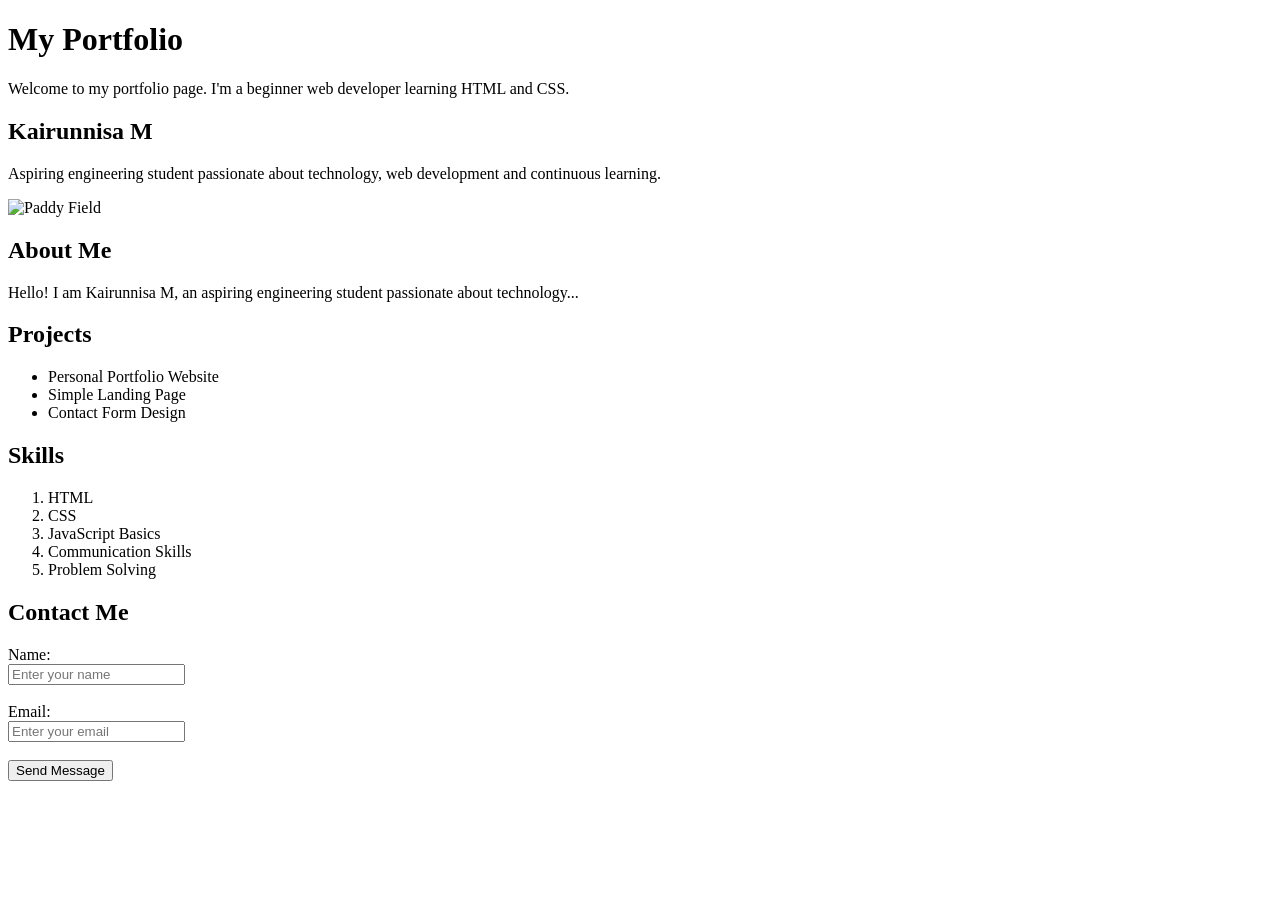
==== index.html @ 07a1b316 "Add files via upload" ====
<!DOCTYPE html>
<html lang="en">
<head>
    <meta charset="UTF-8">
    <meta name="viewport" content="width=device-width, initial-scale=1.0">
    <title>My Portfolio</title>
    <link rel="stylesheet" href="style.css">
</head>
<body>

<div class="header-box">
    <h1>My Portfolio</h1>

    <p>
        Welcome to my portfolio page. I'm a beginner web developer learning HTML and CSS.
    </p>
</div>
<div class="profile-section">

    <div class="profile-text">
        <h2>Kairunnisa M</h2>

        <p>
            Aspiring engineering student passionate about technology,
            web development and continuous learning.
        </p>
    </div>

    <img src="https://images.unsplash.com/photo-1500937386664-56d1dfef3854?w=800"
    alt="Paddy Field">

</div>

<!-- Wrap About Me -->
<section>
    <h2>About Me</h2>
    <p>Hello! I am Kairunnisa M, an aspiring engineering student passionate about technology...</p>
</section>

<!-- Wrap Projects (Around lines 40-46) -->
<section>
    <h2>Projects</h2>
    <ul>
        <li>Personal Portfolio Website</li>
        <li>Simple Landing Page</li>
        <li>Contact Form Design</li>
    </ul>
</section>

<!-- Wrap Skills (Around lines 48-56) -->
<section>
    <h2>Skills</h2>
    <ol>
        <li>HTML</li>
        <li>CSS</li>
        <li>JavaScript Basics</li>
        <li>Communication Skills</li>
        <li>Problem Solving</li>
    </ol>
</section>

<!-- Wrap Contact Me (Around lines 59-71) -->
<section>
    <h2>Contact Me</h2>
    <form>
        <label>Name:</label><br>
        <input type="text" placeholder="Enter your name"><br><br>
        
        <label>Email:</label><br>
        <input type="email" placeholder="Enter your email"><br><br>
        
        <button type="submit">Send Message</button>
    </form>
</section>
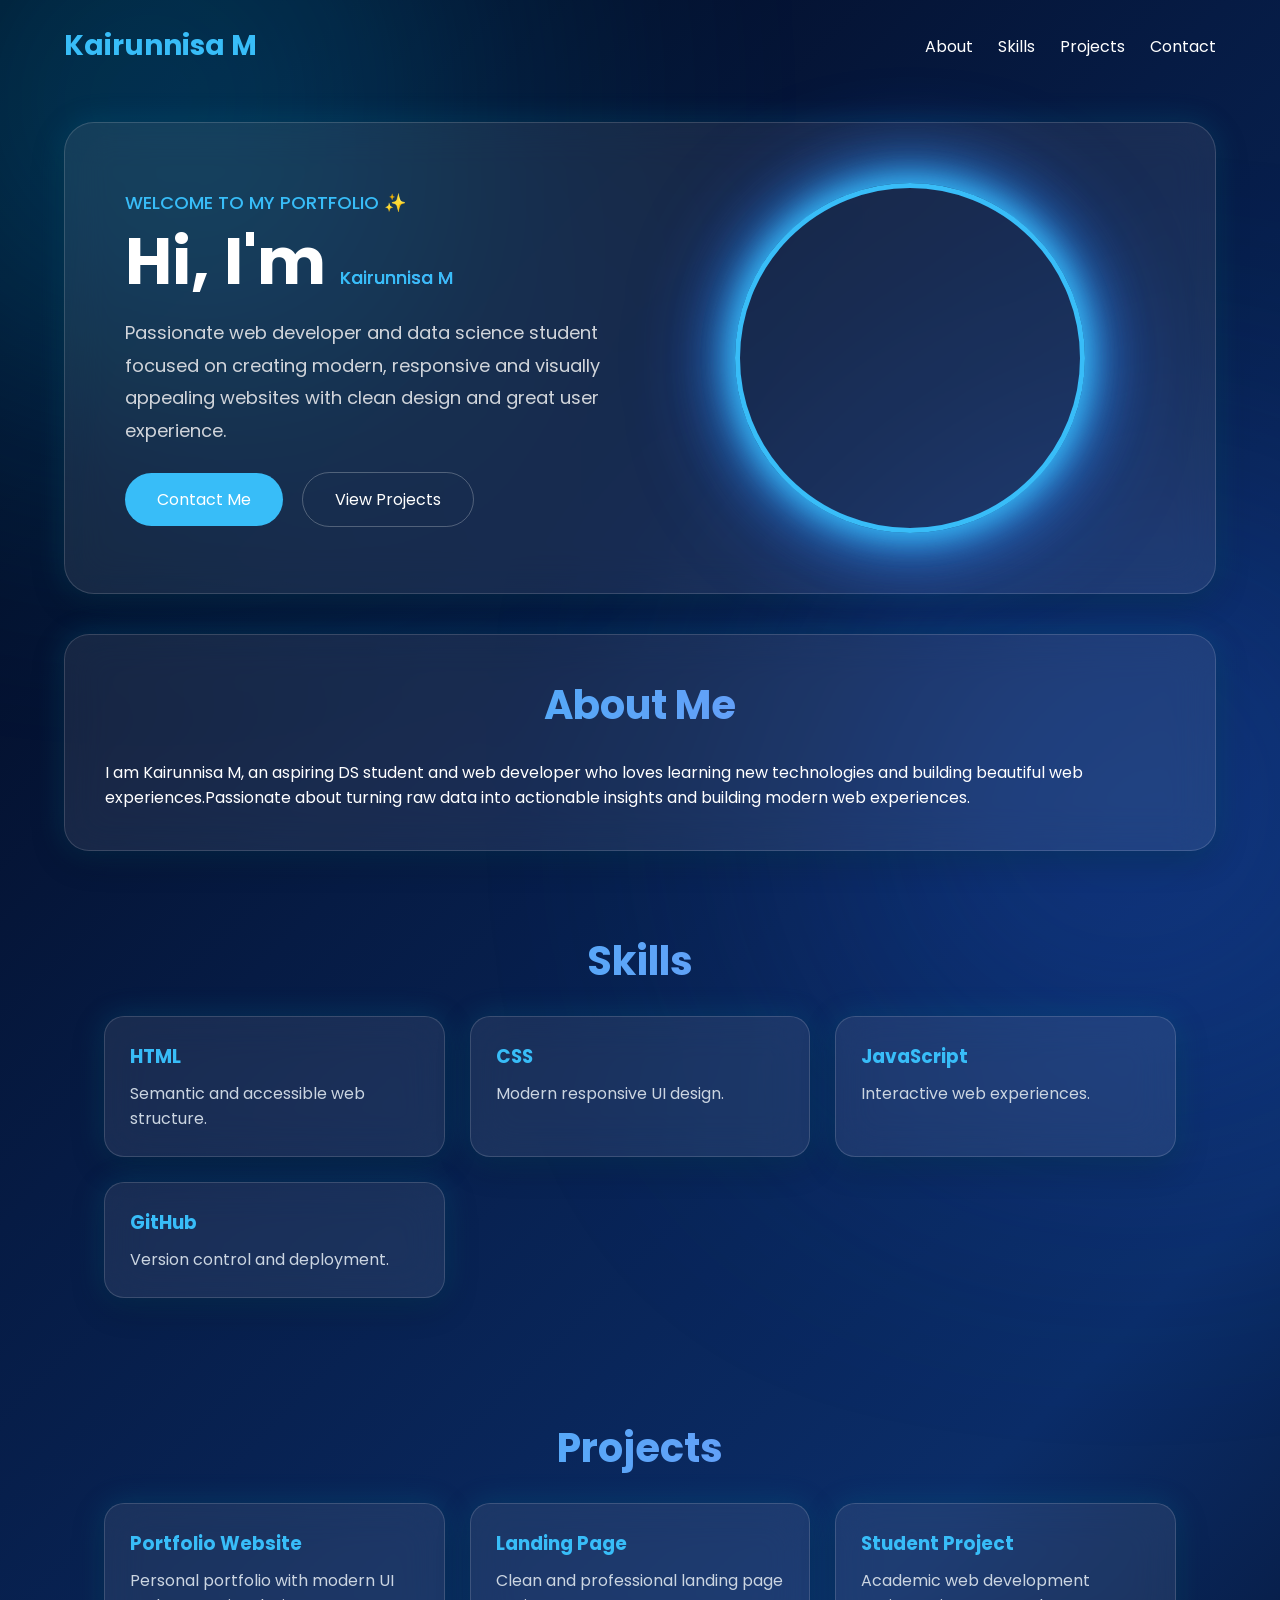
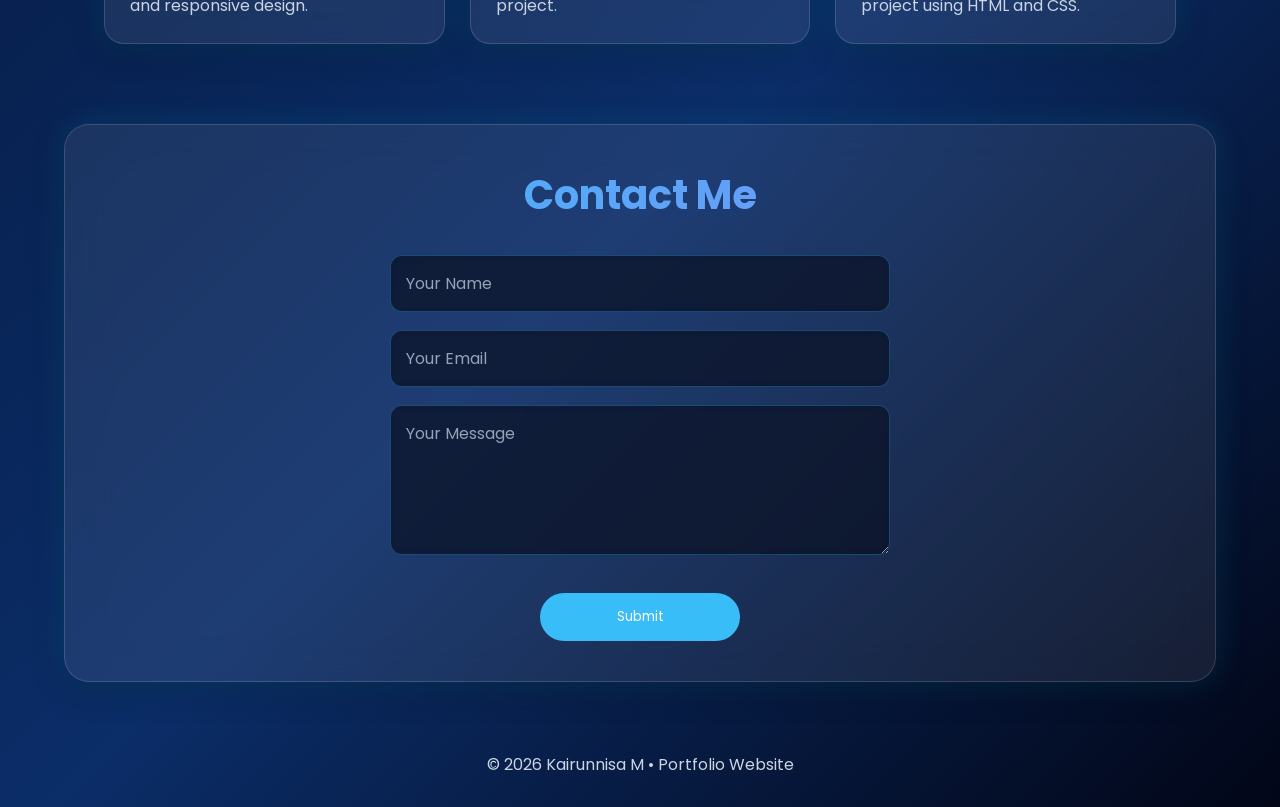
==== commit fe6eb980: "Revamp portfolio webpage with modern design" ====
--- a/index.html
+++ b/index.html
@@ -1,74 +1,481 @@
 <!DOCTYPE html>
 <html lang="en">
 <head>
-    <meta charset="UTF-8">
-    <meta name="viewport" content="width=device-width, initial-scale=1.0">
-    <title>My Portfolio</title>
-    <link rel="stylesheet" href="style.css">
+<meta charset="UTF-8">
+<meta name="viewport" content="width=device-width, initial-scale=1.0">
+<title>Kairunnisa M | Portfolio</title>
+<link href="https://fonts.googleapis.com/css2?family=Poppins:wght@300;400;500;600;700;800&display=swap" rel="stylesheet">
+<style>
+*{
+    margin:0;
+    padding:0;
+    box-sizing:border-box;
+    font-family:'Poppins', sans-serif;
+}
+
+html{
+    scroll-behavior:smooth;
+}
+
+body{
+    min-height:100vh;
+    background:linear-gradient(
+        135deg,
+        #020617,
+        #061b44,
+        #0b2d68,
+        #020617
+    );
+    color:white;
+    overflow-x:hidden;
+    position:relative;
+}
+
+/* Blue Glow Effects */
+
+body::before{
+    content:"";
+    position:fixed;
+    width:500px;
+    height:500px;
+    background:#00bfff;
+    border-radius:50%;
+    filter:blur(180px);
+    top:-150px;
+    left:-100px;
+    opacity:.45;
+    z-index:-1;
+}
+
+body::after{
+    content:"";
+    position:fixed;
+    width:500px;
+    height:500px;
+    background:#2563eb;
+    border-radius:50%;
+    filter:blur(180px);
+    bottom:-150px;
+    right:-100px;
+    opacity:.45;
+    z-index:-1;
+}
+
+/* Navbar */
+
+nav{
+    width:90%;
+    margin:auto;
+    display:flex;
+    justify-content:space-between;
+    align-items:center;
+    padding:25px 0;
+}
+
+.logo{
+    color:#38bdf8;
+    font-size:28px;
+    font-weight:700;
+}
+
+#nav-links{
+    display:flex;
+    list-style:none;
+    gap:25px;
+}
+
+nav a{
+    color:white;
+    text-decoration:none;
+    transition:.3s;
+}
+
+nav a:hover{
+    color:#38bdf8;
+}
+
+.menu-toggle{
+    display:none;
+    font-size:30px;
+    cursor:pointer;
+    color:white;
+    user-select:none;
+}
+
+/* Glass Effect */
+
+.glass{
+    background:rgba(255,255,255,0.08);
+    backdrop-filter:blur(20px);
+    -webkit-backdrop-filter:blur(20px);
+    border:1px solid rgba(255,255,255,0.15);
+
+    box-shadow:
+    0 8px 32px rgba(0,0,0,0.3),
+    0 0 30px rgba(0,191,255,0.2);
+}
+
+/* Hero Section */
+
+.hero{
+    width:90%;
+    margin:auto;
+    margin-top:30px;
+    border-radius:30px;
+
+    padding:60px;
+
+    display:flex;
+    align-items:center;
+    justify-content:space-between;
+    gap:50px;
+}
+
+.hero-content{
+    flex:1;
+}
+
+.hero-content span{
+    color:#38bdf8;
+    font-size:18px;
+    font-weight: 500;
+}
+
+.hero-content h1{
+    font-size:65px;
+    line-height:1.1;
+    margin:10px 0;
+}
+
+.gradient{
+    background:linear-gradient(90deg,#38bdf8,#818cf8);
+    -webkit-background-clip:text;
+    color:transparent;
+}
+
+.hero-content p{
+    color:#d1d5db;
+    line-height:1.8;
+    font-size:18px;
+    margin-top: 20px;
+}
+
+.hero-image{
+    flex:1;
+    display:flex;
+    justify-content:center;
+}
+
+.hero-image img{
+    width:350px;
+    height:350px;
+    border-radius:50%;
+    object-fit:cover;
+
+    border:5px solid #38bdf8;
+
+    box-shadow:
+    0 0 30px #38bdf8,
+    0 0 60px #38bdf8,
+    0 0 100px #2563eb;
+    
+    animation:float 4s ease-in-out infinite;
+}
+
+@keyframes float{
+    0%,100%{
+        transform:translateY(0);
+    }
+    50%{
+        transform:translateY(-15px);
+    }
+}
+
+/* Buttons */
+
+.btn{
+    display:inline-block;
+    margin-top:25px;
+    padding:14px 32px;
+    text-decoration:none;
+    border-radius:30px;
+    transition:.3s;
+    cursor:pointer;
+}
+
+.primary{
+    background:#38bdf8;
+    color:white;
+    border:none;
+}
+
+.secondary{
+    border:1px solid rgba(255,255,255,.25);
+    color:white;
+    margin-left: 15px;
+}
+
+.btn:hover{
+    transform:translateY(-3px);
+    box-shadow: 0 0 20px #38bdf8;
+}
+
+/* Sections */
+
+.section{
+    width:90%;
+    margin:40px auto;
+    padding:40px;
+    border-radius:25px;
+}
+
+.section-title{
+    text-align:center;
+    font-size:40px;
+    margin-bottom:25px;
+    scroll-margin-top:100px;
+}
+
+/* Cards */
+
+.cards{
+    display:grid;
+    grid-template-columns:repeat(auto-fit,minmax(250px,1fr));
+    gap:25px;
+}
+
+.card{
+    padding:25px;
+    border-radius:20px;
+    transition:.3s;
+}
+
+.card:hover{
+    transform:translateY(-8px);
+    box-shadow: 0 0 30px rgba(56,189,248,.4);
+}
+
+.card h3{
+    margin-bottom:10px;
+    color:#38bdf8;
+}
+
+.card p{
+    color:#cbd5e1;
+}
+
+/* Contact Form Layout & Theme Tuning */
+
+.contact{
+    text-align:center;
+}
+
+#contactForm{
+    display:flex;
+    flex-direction:column;
+    gap:18px;
+    max-width:500px;
+    margin:30px auto 0 auto;
+}
+
+#contactForm input,
+#contactForm textarea{
+    width:100%;
+    padding:15px;
+    border:1px solid rgba(56,189,248,.3);
+    border-radius:12px;
+    background:rgba(3,10,30,.7);
+    backdrop-filter: blur(5px);
+    color:white;
+    outline:none;
+    font-size:16px;
+    font-family:'Poppins', sans-serif;
+    transition: 0.3s;
+}
+
+#contactForm input::placeholder,
+#contactForm textarea::placeholder{
+    color:#94a3b8;
+}
+
+#contactForm input:focus,
+#contactForm textarea:focus{
+    border-color:#38bdf8;
+    box-shadow: 0 0 15px rgba(56,189,248,0.4);
+}
+
+#contactForm textarea{
+    resize:vertical;
+    min-height:150px;
+}
+
+#contactForm button{
+    width: 100%;
+    max-width: 200px;
+    margin: 20px auto 0 auto;
+}
+
+/* Footer */
+
+footer{
+    text-align:center;
+    padding:30px;
+    color:#cbd5e1;
+}
+
+/* Responsive Breakpoints */
+
+@media(max-width:900px){
+    nav{
+        position: relative;
+    }
+
+    .menu-toggle{
+        display:block;
+    }
+
+    #nav-links{
+        display:none;
+        width:100%;
+        flex-direction:column;
+        text-align:center;
+        background:rgba(3,10,30,.95);
+        border:1px solid rgba(255,255,255,0.1);
+        border-radius:15px;
+        position:absolute;
+        top:75px;
+        left:0;
+        padding:20px;
+        gap:20px;
+        z-index:100;
+    }
+
+    #nav-links.active{
+        display:flex;
+    }
+
+    .hero{
+        flex-direction:column-reverse;
+        text-align:center;
+        padding:40px 20px;
+    }
+
+    .hero-content h1{
+        font-size:42px;
+    }
+
+    .hero-image img{
+        width:250px;
+        height:250px;
+    }
+}
+</style>
 </head>
 <body>
 
-<div class="header-box">
-    <h1>My Portfolio</h1>
-
-    <p>
-        Welcome to my portfolio page. I'm a beginner web developer learning HTML and CSS.
-    </p>
-</div>
-<div class="profile-section">
-
-    <div class="profile-text">
-        <h2>Kairunnisa M</h2>
-
-        <p>
-            Aspiring engineering student passionate about technology,
-            web development and continuous learning.
-        </p>
+<nav>
+    <div class="logo">Kairunnisa M</div>
+
+    <div class="menu-toggle" id="menu-toggle">
+        ☰
     </div>
 
-    <img src="https://images.unsplash.com/photo-1500937386664-56d1dfef3854?w=800"
-    alt="Paddy Field">
-
-</div>
-
-<!-- Wrap About Me -->
-<section>
-    <h2>About Me</h2>
-    <p>Hello! I am Kairunnisa M, an aspiring engineering student passionate about technology...</p>
+    <ul id="nav-links">
+        <li><a href="#about">About</a></li>
+        <li><a href="#skills">Skills</a></li>
+        <li><a href="#projects">Projects</a></li>
+        <li><a href="#contact">Contact</a></li>
+    </ul>
+</nav>
+
+<section class="hero glass">
+    <div class="hero-content">
+        <span>WELCOME TO MY PORTFOLIO ✨</span>
+        <h1>Hi, I'm <span class="gradient">Kairunnisa M</span></h1>
+        <p>Passionate web developer and data science student focused on creating modern, responsive and visually appealing websites with clean design and great user experience.</p>
+        <div>
+            <a href="#contact" class="btn primary">Contact Me</a>
+            <a href="#projects" class="btn secondary">View Projects</a>
+        </div>
+    </div>
+    <div class="hero-image">
+        <img src="avatar.png.jpeg" alt="Profile" class="avatar">
+    </div>
 </section>
 
-<!-- Wrap Projects (Around lines 40-46) -->
-<section>
-    <h2>Projects</h2>
-    <ul>
-        <li>Personal Portfolio Website</li>
-        <li>Simple Landing Page</li>
-        <li>Contact Form Design</li>
-    </ul>
+<section id="about" class="section glass">
+    <h2 class="section-title gradient">About Me</h2>
+    <p>I am Kairunnisa M, an aspiring DS student and web developer who loves learning new technologies and building beautiful web experiences.Passionate about turning raw data into actionable insights and building modern web experiences.</p>
 </section>
 
-<!-- Wrap Skills (Around lines 48-56) -->
-<section>
-    <h2>Skills</h2>
-    <ol>
-        <li>HTML</li>
-        <li>CSS</li>
-        <li>JavaScript Basics</li>
-        <li>Communication Skills</li>
-        <li>Problem Solving</li>
-    </ol>
+<section id="skills" class="section">
+    <h2 class="section-title gradient">Skills</h2>
+    <div class="cards">
+        <div class="card glass">
+            <h3>HTML</h3>
+            <p>Semantic and accessible web structure.</p>
+        </div>
+        <div class="card glass">
+            <h3>CSS</h3>
+            <p>Modern responsive UI design.</p>
+        </div>
+        <div class="card glass">
+            <h3>JavaScript</h3>
+            <p>Interactive web experiences.</p>
+        </div>
+        <div class="card glass">
+            <h3>GitHub</h3>
+            <p>Version control and deployment.</p>
+        </div>
+    </div>
 </section>
 
-<!-- Wrap Contact Me (Around lines 59-71) -->
-<section>
-    <h2>Contact Me</h2>
-    <form>
-        <label>Name:</label><br>
-        <input type="text" placeholder="Enter your name"><br><br>
-        
-        <label>Email:</label><br>
-        <input type="email" placeholder="Enter your email"><br><br>
-        
-        <button type="submit">Send Message</button>
+<section id="projects" class="section">
+    <h2 class="section-title gradient">Projects</h2>
+    <div class="cards">
+        <div class="card glass">
+            <h3>Portfolio Website</h3>
+            <p>Personal portfolio with modern UI and responsive design.</p>
+        </div>
+        <div class="card glass">
+            <h3>Landing Page</h3>
+            <p>Clean and professional landing page project.</p>
+        </div>
+        <div class="card glass">
+            <h3>Student Project</h3>
+            <p>Academic web development project using HTML and CSS.</p>
+        </div>
+    </div>
+</section>
+
+<section id="contact" class="section glass contact">
+    <h2 class="section-title gradient">Contact Me</h2>
+    <form id="contactForm">
+        <input type="text" id="name" placeholder="Your Name" required>
+        <input type="email" id="email" placeholder="Your Email" required>
+        <textarea id="message" placeholder="Your Message" required></textarea>
+        <button type="submit" class="btn primary">Submit</button>
     </form>
-</section>+</section>
+
+<footer>
+    © 2026 Kairunnisa M • Portfolio Website
+</footer>
+
+<script>
+const toggle = document.getElementById("menu-toggle");
+const navLinks = document.getElementById("nav-links");
+
+toggle.addEventListener("click", () => {
+    navLinks.classList.toggle("active");
+});
+
+// Auto-closes mobile dropdown list layout once item is selected
+document.querySelectorAll('#nav-links a').forEach(link => {
+    link.addEventListener('click', () => {
+        navLinks.classList.remove('active');
+    });
+});
+</script>
+</body>
+</html>
